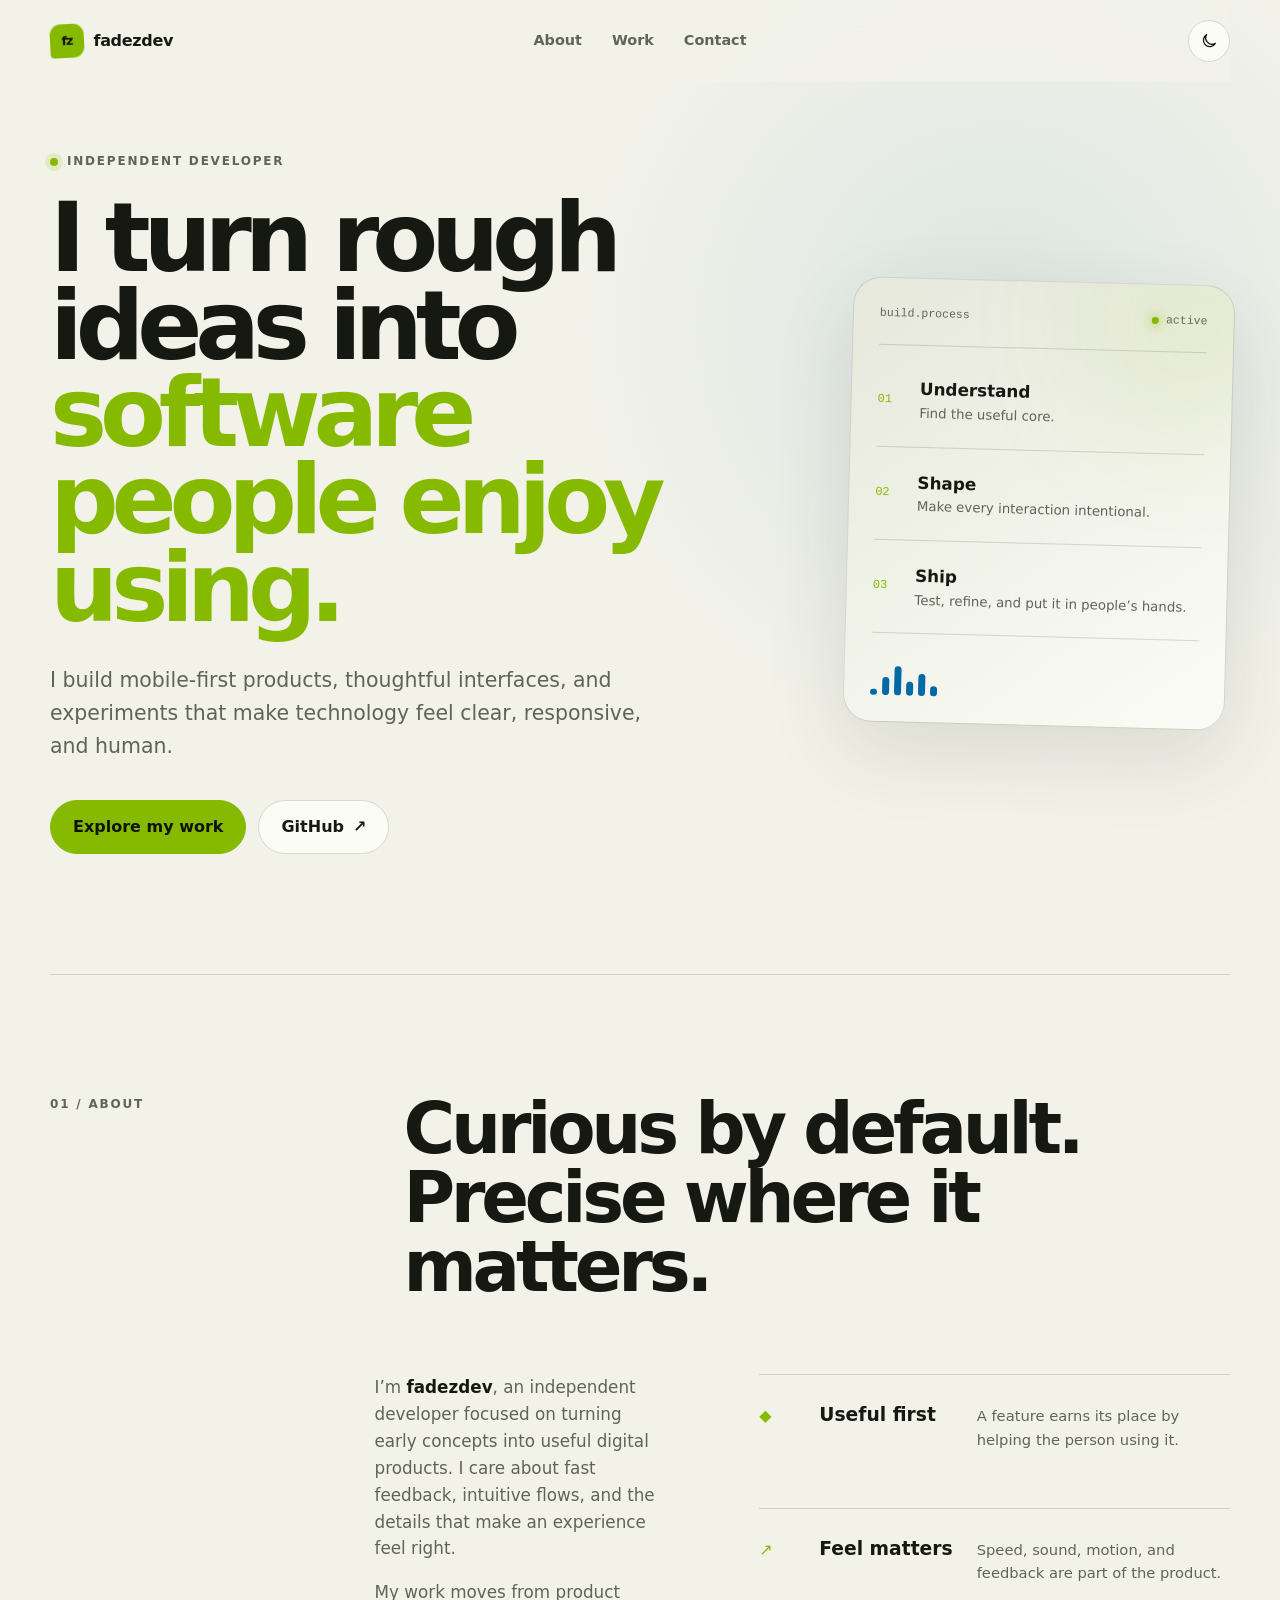
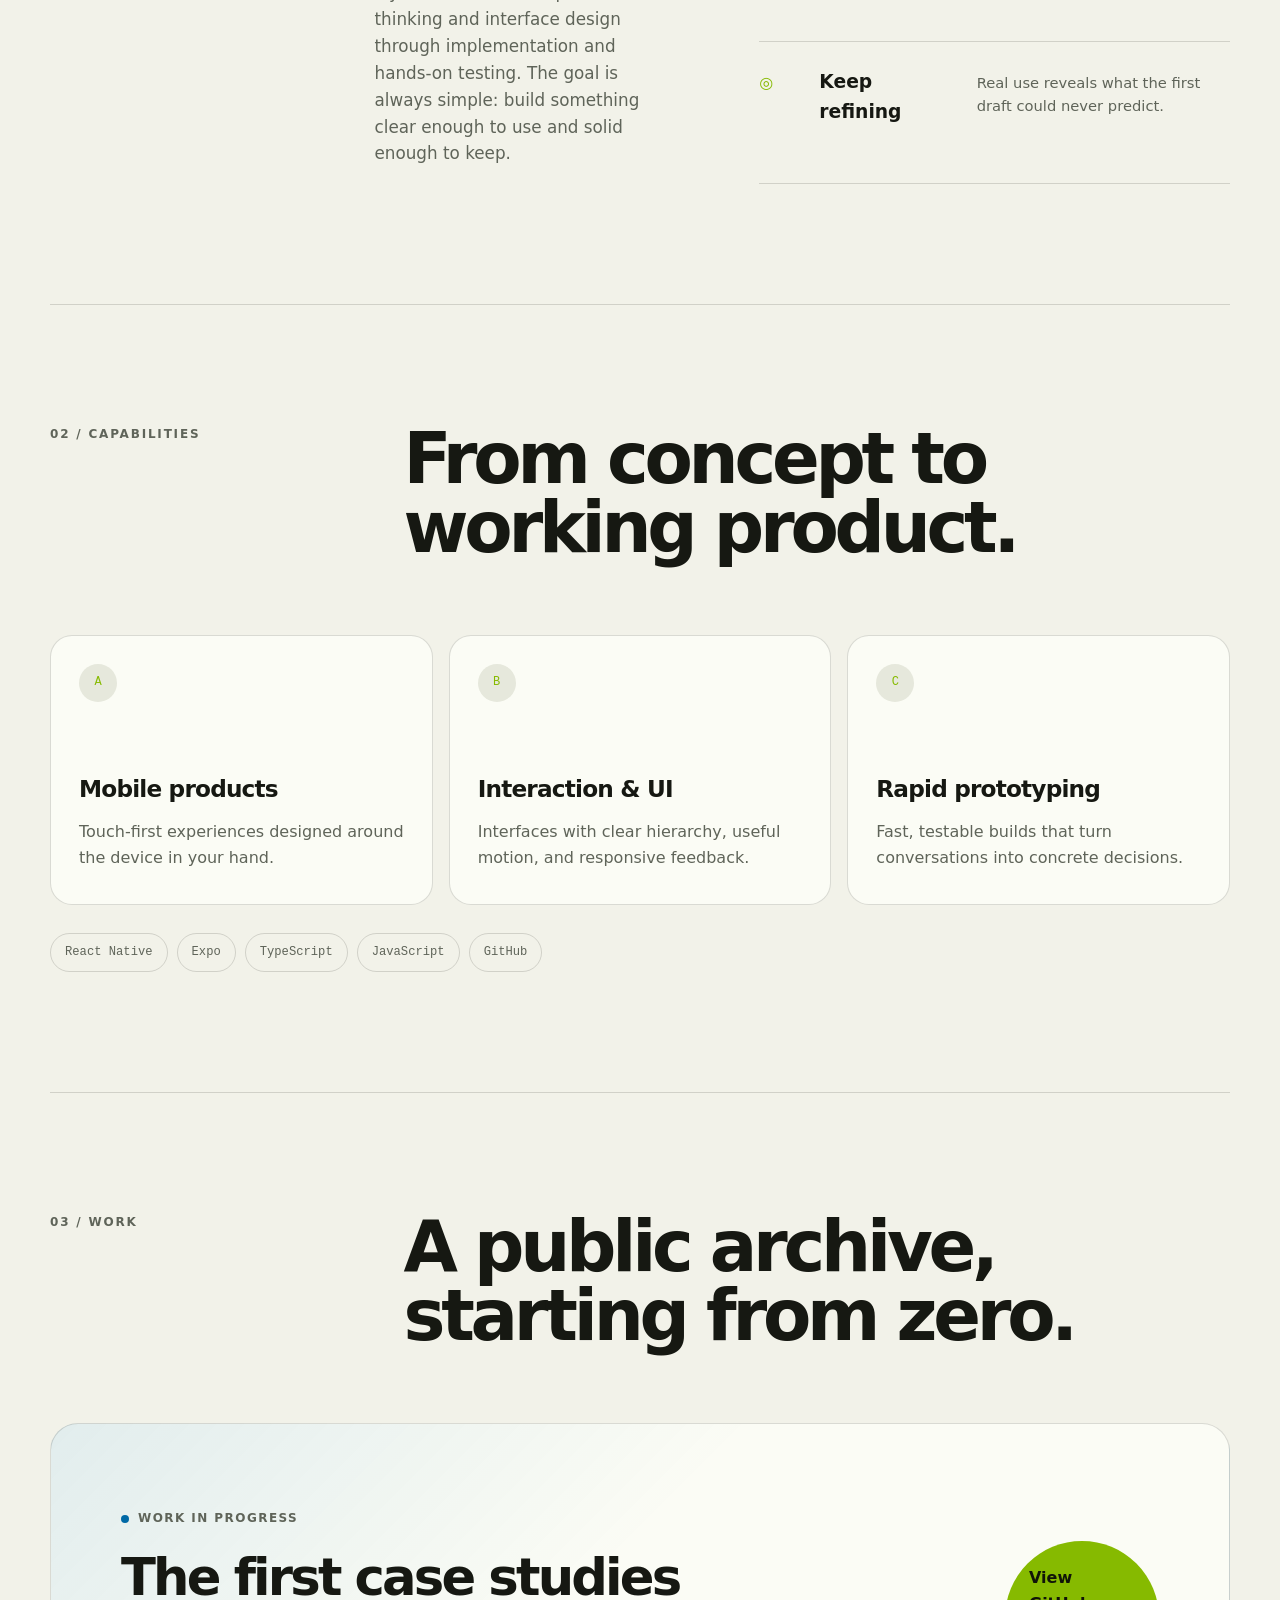
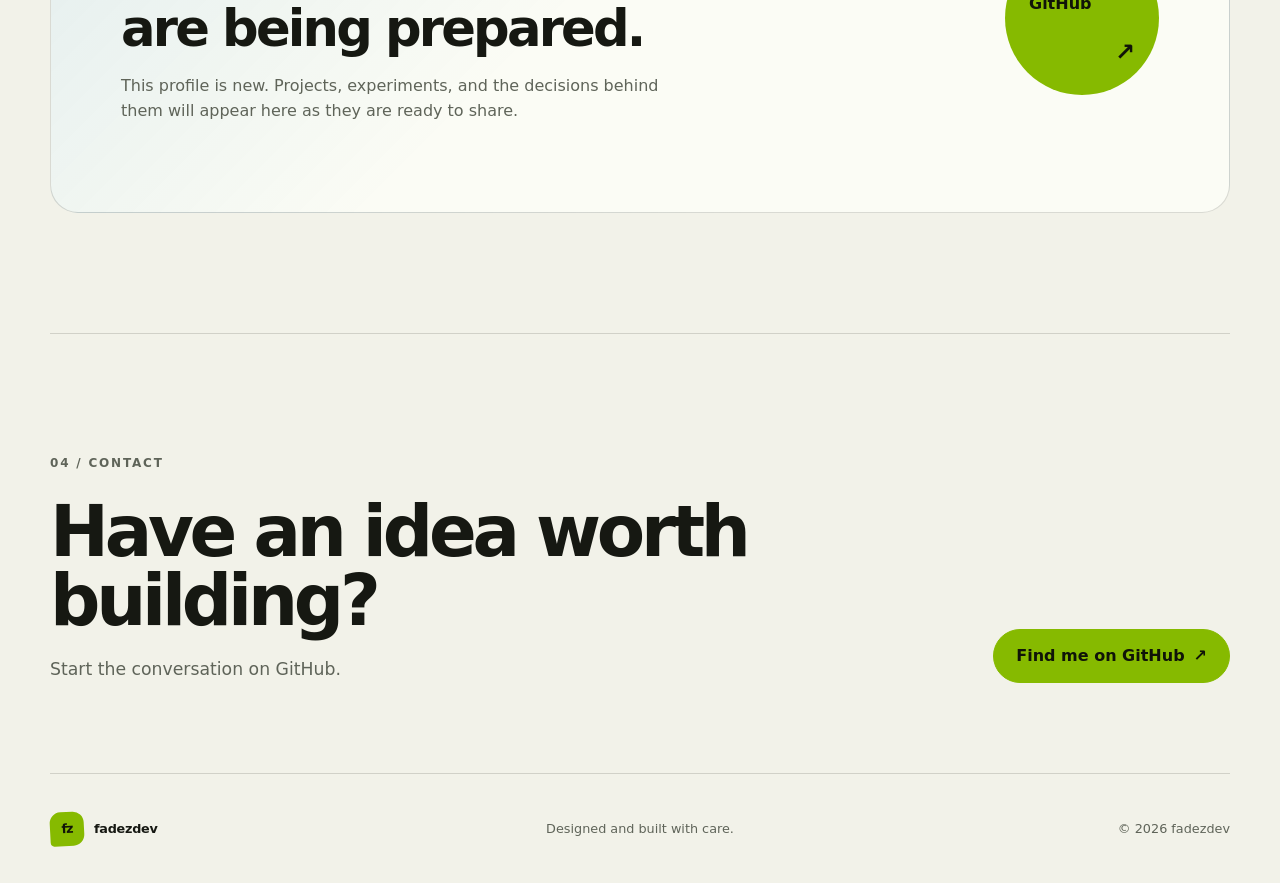
==== index.html @ da79d8a3 "Build initial developer portfolio" ====
<!doctype html>
<html lang="en">
  <head>
    <meta charset="UTF-8" />
    <meta name="viewport" content="width=device-width, initial-scale=1" />
    <meta
      name="description"
      content="fadezdev — an independent developer building thoughtful mobile products, interfaces, and experiments."
    />
    <meta name="theme-color" content="#10110f" />
    <meta property="og:title" content="fadezdev — Independent developer" />
    <meta
      property="og:description"
      content="Thoughtful mobile products, interfaces, and experiments."
    />
    <meta property="og:type" content="website" />
    <meta property="og:url" content="https://fadezdev.github.io/" />
    <title>fadezdev — Independent developer</title>
    <link rel="stylesheet" href="./styles.css" />
    <script>
      document.documentElement.dataset.theme =
        localStorage.getItem("fadez-theme") ||
        (window.matchMedia("(prefers-color-scheme: light)").matches ? "light" : "dark");
    </script>
    <script src="./script.js" defer></script>
  </head>
  <body>
    <a class="skip-link" href="#main">Skip to content</a>

    <header class="site-header" data-header>
      <a class="brand" href="#top" aria-label="fadezdev home">
        <span class="brand-mark" aria-hidden="true">fz</span>
        <span>fadezdev</span>
      </a>

      <nav class="nav" aria-label="Primary navigation">
        <a href="#about">About</a>
        <a href="#work">Work</a>
        <a href="#contact">Contact</a>
      </nav>

      <button class="theme-toggle" type="button" data-theme-toggle aria-label="Switch color theme">
        <svg class="sun" viewBox="0 0 24 24" aria-hidden="true">
          <circle cx="12" cy="12" r="4"></circle>
          <path d="M12 2v2M12 20v2M4.93 4.93l1.42 1.42M17.66 17.66l1.41 1.41M2 12h2M20 12h2M4.93 19.07l1.42-1.42M17.66 6.34l1.41-1.41"></path>
        </svg>
        <svg class="moon" viewBox="0 0 24 24" aria-hidden="true">
          <path d="M20.4 15.2A8.5 8.5 0 0 1 8.8 3.6 8.5 8.5 0 1 0 20.4 15.2Z"></path>
        </svg>
      </button>
    </header>

    <main id="main">
      <section class="hero section" id="top">
        <div class="hero-copy reveal">
          <p class="eyebrow"><span class="status-dot"></span> Independent developer</p>
          <h1>I turn rough ideas into <span>software people enjoy using.</span></h1>
          <p class="hero-intro">
            I build mobile-first products, thoughtful interfaces, and experiments that make
            technology feel clear, responsive, and human.
          </p>
          <div class="hero-actions">
            <a class="button button-primary" href="#work">Explore my work</a>
            <a
              class="button button-quiet"
              href="https://github.com/fadezdev"
              target="_blank"
              rel="noreferrer"
            >
              GitHub
              <span aria-hidden="true">↗</span>
            </a>
          </div>
        </div>

        <div class="process-card reveal" aria-label="My product process">
          <div class="card-topline">
            <span>build.process</span>
            <span class="live-label"><i></i> active</span>
          </div>
          <ol class="process-list">
            <li>
              <span>01</span>
              <div><strong>Understand</strong><small>Find the useful core.</small></div>
            </li>
            <li>
              <span>02</span>
              <div><strong>Shape</strong><small>Make every interaction intentional.</small></div>
            </li>
            <li>
              <span>03</span>
              <div><strong>Ship</strong><small>Test, refine, and put it in people’s hands.</small></div>
            </li>
          </ol>
          <div class="signal" aria-hidden="true">
            <span></span><span></span><span></span><span></span><span></span><span></span>
          </div>
        </div>
      </section>

      <section class="section about" id="about">
        <div class="section-heading reveal">
          <p class="section-number">01 / About</p>
          <h2>Curious by default.<br />Precise where it matters.</h2>
        </div>

        <div class="about-grid">
          <div class="about-copy reveal">
            <p>
              I’m <strong>fadezdev</strong>, an independent developer focused on turning early
              concepts into useful digital products. I care about fast feedback, intuitive flows,
              and the details that make an experience feel right.
            </p>
            <p>
              My work moves from product thinking and interface design through implementation and
              hands-on testing. The goal is always simple: build something clear enough to use and
              solid enough to keep.
            </p>
          </div>

          <div class="principles reveal">
            <article>
              <span>◆</span>
              <h3>Useful first</h3>
              <p>A feature earns its place by helping the person using it.</p>
            </article>
            <article>
              <span>↗</span>
              <h3>Feel matters</h3>
              <p>Speed, sound, motion, and feedback are part of the product.</p>
            </article>
            <article>
              <span>◎</span>
              <h3>Keep refining</h3>
              <p>Real use reveals what the first draft could never predict.</p>
            </article>
          </div>
        </div>
      </section>

      <section class="section capabilities" aria-labelledby="capabilities-title">
        <div class="section-heading reveal">
          <p class="section-number">02 / Capabilities</p>
          <h2 id="capabilities-title">From concept to working product.</h2>
        </div>

        <div class="capability-grid">
          <article class="capability-card reveal">
            <span class="capability-index">A</span>
            <h3>Mobile products</h3>
            <p>Touch-first experiences designed around the device in your hand.</p>
          </article>
          <article class="capability-card reveal">
            <span class="capability-index">B</span>
            <h3>Interaction &amp; UI</h3>
            <p>Interfaces with clear hierarchy, useful motion, and responsive feedback.</p>
          </article>
          <article class="capability-card reveal">
            <span class="capability-index">C</span>
            <h3>Rapid prototyping</h3>
            <p>Fast, testable builds that turn conversations into concrete decisions.</p>
          </article>
        </div>

        <div class="stack reveal" aria-label="Current technology stack">
          <span>React Native</span>
          <span>Expo</span>
          <span>TypeScript</span>
          <span>JavaScript</span>
          <span>GitHub</span>
        </div>
      </section>

      <section class="section work" id="work">
        <div class="section-heading reveal">
          <p class="section-number">03 / Work</p>
          <h2>A public archive,<br />starting from zero.</h2>
        </div>

        <div class="work-card reveal">
          <div class="work-card-copy">
            <p class="work-state"><span></span> Work in progress</p>
            <h3>The first case studies are being prepared.</h3>
            <p>
              This profile is new. Projects, experiments, and the decisions behind them will appear
              here as they are ready to share.
            </p>
          </div>
          <a
            class="round-link"
            href="https://github.com/fadezdev"
            target="_blank"
            rel="noreferrer"
            aria-label="Visit fadezdev on GitHub"
          >
            <span>View<br />GitHub</span>
            <b aria-hidden="true">↗</b>
          </a>
        </div>
      </section>

      <section class="section contact" id="contact">
        <p class="section-number reveal">04 / Contact</p>
        <div class="contact-row reveal">
          <div>
            <h2>Have an idea worth building?</h2>
            <p>Start the conversation on GitHub.</p>
          </div>
          <a
            class="button button-primary"
            href="https://github.com/fadezdev"
            target="_blank"
            rel="noreferrer"
          >
            Find me on GitHub <span aria-hidden="true">↗</span>
          </a>
        </div>
      </section>
    </main>

    <footer class="site-footer">
      <a class="brand" href="#top"><span class="brand-mark" aria-hidden="true">fz</span>fadezdev</a>
      <p>Designed and built with care.</p>
      <p>© <span data-year></span> fadezdev</p>
    </footer>
  </body>
</html>
---- styles.css ----
:root {
  color-scheme: dark;
  --bg: #10110f;
  --surface: #171915;
  --surface-strong: #20231d;
  --text: #f0f1e9;
  --muted: #a4a99c;
  --line: rgba(240, 241, 233, 0.13);
  --accent: #c8ff4d;
  --accent-ink: #11140b;
  --blue: #75c7ff;
  --header: rgba(16, 17, 15, 0.78);
  --shadow: 0 28px 80px rgba(0, 0, 0, 0.28);
  --max: 1180px;
  --radius: 28px;
}

:root[data-theme="light"] {
  color-scheme: light;
  --bg: #f2f2e9;
  --surface: #fbfcf5;
  --surface-strong: #e6e8dc;
  --text: #161812;
  --muted: #5f6459;
  --line: rgba(22, 24, 18, 0.15);
  --accent: #86ba00;
  --accent-ink: #101408;
  --blue: #0069a6;
  --header: rgba(242, 242, 233, 0.82);
  --shadow: 0 28px 80px rgba(48, 52, 39, 0.12);
}

* {
  box-sizing: border-box;
}

html {
  scroll-behavior: smooth;
}

body {
  margin: 0;
  overflow-x: hidden;
  background:
    radial-gradient(circle at 78% 8%, color-mix(in srgb, var(--blue) 9%, transparent) 0, transparent 27rem),
    var(--bg);
  color: var(--text);
  font-family: Inter, ui-sans-serif, system-ui, -apple-system, BlinkMacSystemFont, "Segoe UI", sans-serif;
  font-size: 16px;
  line-height: 1.6;
  transition: background-color 180ms ease, color 180ms ease;
}

a {
  color: inherit;
  text-decoration: none;
}

button,
a {
  -webkit-tap-highlight-color: transparent;
}

button:focus-visible,
a:focus-visible {
  outline: 3px solid var(--blue);
  outline-offset: 4px;
}

.skip-link {
  position: fixed;
  z-index: 100;
  top: 10px;
  left: 10px;
  padding: 10px 14px;
  border-radius: 10px;
  background: var(--text);
  color: var(--bg);
  transform: translateY(-150%);
}

.skip-link:focus {
  transform: translateY(0);
}

.site-header {
  position: sticky;
  z-index: 20;
  top: 0;
  display: grid;
  grid-template-columns: 1fr auto 1fr;
  align-items: center;
  width: min(calc(100% - 40px), var(--max));
  min-height: 82px;
  margin: 0 auto;
  border-bottom: 1px solid transparent;
  background: var(--header);
  backdrop-filter: blur(18px);
  transition: border-color 180ms ease;
}

.site-header.scrolled {
  border-color: var(--line);
}

.brand {
  display: inline-flex;
  align-items: center;
  justify-self: start;
  gap: 10px;
  width: fit-content;
  font-weight: 800;
  letter-spacing: -0.02em;
}

.brand-mark {
  display: grid;
  width: 34px;
  height: 34px;
  place-items: center;
  border-radius: 11px 11px 11px 4px;
  background: var(--accent);
  color: var(--accent-ink);
  font-size: 0.8rem;
  letter-spacing: -0.08em;
  transform: rotate(-3deg);
}

.nav {
  display: flex;
  align-items: center;
  gap: 30px;
  color: var(--muted);
  font-size: 0.9rem;
  font-weight: 650;
}

.nav a {
  transition: color 160ms ease;
}

.nav a:hover {
  color: var(--text);
}

.theme-toggle {
  display: grid;
  width: 42px;
  height: 42px;
  place-items: center;
  justify-self: end;
  border: 1px solid var(--line);
  border-radius: 50%;
  background: var(--surface);
  color: var(--text);
  cursor: pointer;
}

.theme-toggle svg {
  width: 18px;
  fill: none;
  stroke: currentColor;
  stroke-linecap: round;
  stroke-linejoin: round;
  stroke-width: 1.8;
}

:root[data-theme="dark"] .theme-toggle .moon,
:root[data-theme="light"] .theme-toggle .sun {
  display: none;
}

.section {
  width: min(calc(100% - 40px), var(--max));
  margin: 0 auto;
  padding: 120px 0;
}

.hero {
  display: grid;
  grid-template-columns: minmax(0, 1.3fr) minmax(340px, 0.7fr);
  gap: clamp(50px, 7vw, 110px);
  align-items: center;
  min-height: calc(100vh - 82px);
  padding-top: 70px;
}

.eyebrow,
.section-number {
  margin: 0 0 24px;
  color: var(--muted);
  font-size: 0.75rem;
  font-weight: 800;
  letter-spacing: 0.15em;
  text-transform: uppercase;
}

.eyebrow {
  display: flex;
  align-items: center;
  gap: 9px;
}

.status-dot {
  width: 8px;
  height: 8px;
  border-radius: 50%;
  background: var(--accent);
  box-shadow: 0 0 0 5px color-mix(in srgb, var(--accent) 15%, transparent);
}

h1,
h2,
h3,
p {
  text-wrap: pretty;
}

h1 {
  max-width: 820px;
  margin: 0;
  font-size: clamp(3.5rem, 7.5vw, 7.6rem);
  line-height: 0.91;
  letter-spacing: -0.075em;
}

h1 span {
  color: var(--accent);
}

.hero-intro {
  max-width: 670px;
  margin: 32px 0 0;
  color: var(--muted);
  font-size: clamp(1.05rem, 2vw, 1.28rem);
}

.hero-actions {
  display: flex;
  flex-wrap: wrap;
  gap: 12px;
  margin-top: 38px;
}

.button {
  display: inline-flex;
  align-items: center;
  justify-content: center;
  gap: 9px;
  min-height: 54px;
  padding: 0 22px;
  border: 1px solid var(--line);
  border-radius: 100px;
  font-weight: 800;
  transition: transform 160ms ease, background-color 160ms ease, border-color 160ms ease;
}

.button:hover {
  transform: translateY(-2px);
}

.button-primary {
  border-color: var(--accent);
  background: var(--accent);
  color: var(--accent-ink);
}

.button-quiet {
  background: var(--surface);
}

.process-card {
  position: relative;
  overflow: hidden;
  padding: 26px;
  border: 1px solid var(--line);
  border-radius: var(--radius);
  background: linear-gradient(145deg, var(--surface-strong), var(--surface));
  box-shadow: var(--shadow);
  transform: rotate(1.5deg);
}

.process-card::before {
  position: absolute;
  top: -50px;
  right: -45px;
  width: 170px;
  height: 170px;
  border-radius: 50%;
  background: var(--accent);
  content: "";
  filter: blur(80px);
  opacity: 0.18;
}

.card-topline,
.live-label {
  display: flex;
  align-items: center;
}

.card-topline {
  justify-content: space-between;
  padding-bottom: 22px;
  border-bottom: 1px solid var(--line);
  color: var(--muted);
  font-family: ui-monospace, SFMono-Regular, Menlo, Consolas, monospace;
  font-size: 0.72rem;
}

.live-label {
  gap: 7px;
}

.live-label i {
  width: 7px;
  height: 7px;
  border-radius: 50%;
  background: var(--accent);
  box-shadow: 0 0 12px var(--accent);
}

.process-list {
  display: grid;
  gap: 0;
  margin: 0;
  padding: 8px 0;
  list-style: none;
}

.process-list li {
  display: grid;
  grid-template-columns: 42px 1fr;
  align-items: center;
  padding: 22px 0;
  border-bottom: 1px solid var(--line);
}

.process-list li > span {
  color: var(--accent);
  font-family: ui-monospace, SFMono-Regular, Menlo, Consolas, monospace;
  font-size: 0.75rem;
}

.process-list div {
  display: grid;
}

.process-list strong {
  font-size: 1.05rem;
}

.process-list small {
  color: var(--muted);
}

.signal {
  display: flex;
  align-items: end;
  gap: 5px;
  height: 32px;
  margin-top: 22px;
}

.signal span {
  width: 7px;
  border-radius: 5px;
  background: var(--blue);
  animation: signal 1.4s ease-in-out infinite alternate;
}

.signal span:nth-child(1) { height: 20%; }
.signal span:nth-child(2) { height: 55%; animation-delay: -0.8s; }
.signal span:nth-child(3) { height: 90%; animation-delay: -0.3s; }
.signal span:nth-child(4) { height: 45%; animation-delay: -1s; }
.signal span:nth-child(5) { height: 70%; animation-delay: -0.5s; }
.signal span:nth-child(6) { height: 32%; animation-delay: -0.15s; }

@keyframes signal {
  to { transform: scaleY(0.45); opacity: 0.55; }
}

.about,
.capabilities,
.work,
.contact {
  border-top: 1px solid var(--line);
}

.section-heading {
  display: grid;
  grid-template-columns: 0.55fr 1.45fr;
  gap: 40px;
  align-items: start;
  margin-bottom: 72px;
}

.section-heading h2,
.contact h2 {
  margin: 0;
  font-size: clamp(2.5rem, 5.5vw, 5.4rem);
  line-height: 0.98;
  letter-spacing: -0.06em;
}

.about-grid {
  display: grid;
  grid-template-columns: 0.75fr 1.25fr;
  gap: clamp(50px, 8vw, 130px);
  margin-left: 27.5%;
}

.about-copy {
  color: var(--muted);
  font-size: 1.05rem;
}

.about-copy p:first-child {
  margin-top: 0;
}

.about-copy strong {
  color: var(--text);
}

.principles {
  display: grid;
}

.principles article {
  display: grid;
  grid-template-columns: 42px 0.55fr 1fr;
  gap: 18px;
  align-items: baseline;
  padding: 25px 0;
  border-top: 1px solid var(--line);
}

.principles article:last-child {
  border-bottom: 1px solid var(--line);
}

.principles article > span {
  color: var(--accent);
}

.principles h3,
.principles p {
  margin: 0;
}

.principles p {
  color: var(--muted);
  font-size: 0.92rem;
}

.capability-grid {
  display: grid;
  grid-template-columns: repeat(3, 1fr);
  gap: 16px;
}

.capability-card {
  min-height: 270px;
  padding: 28px;
  border: 1px solid var(--line);
  border-radius: 22px;
  background: var(--surface);
  transition: transform 180ms ease, border-color 180ms ease;
}

.capability-card:hover {
  border-color: color-mix(in srgb, var(--accent) 48%, var(--line));
  transform: translateY(-5px);
}

.capability-index {
  display: grid;
  width: 38px;
  height: 38px;
  place-items: center;
  border-radius: 50%;
  background: var(--surface-strong);
  color: var(--accent);
  font-family: ui-monospace, SFMono-Regular, Menlo, Consolas, monospace;
  font-size: 0.75rem;
}

.capability-card h3 {
  margin: 68px 0 12px;
  font-size: 1.45rem;
  letter-spacing: -0.035em;
}

.capability-card p {
  margin: 0;
  color: var(--muted);
}

.stack {
  display: flex;
  flex-wrap: wrap;
  gap: 9px;
  margin-top: 28px;
}

.stack span {
  padding: 9px 14px;
  border: 1px solid var(--line);
  border-radius: 100px;
  color: var(--muted);
  font-family: ui-monospace, SFMono-Regular, Menlo, Consolas, monospace;
  font-size: 0.76rem;
}

.work-card {
  display: grid;
  grid-template-columns: 1fr auto;
  gap: 40px;
  align-items: center;
  min-height: 390px;
  padding: clamp(28px, 6vw, 70px);
  border: 1px solid var(--line);
  border-radius: var(--radius);
  background:
    linear-gradient(135deg, color-mix(in srgb, var(--blue) 10%, transparent), transparent 45%),
    var(--surface);
}

.work-card-copy {
  max-width: 650px;
}

.work-state {
  display: flex;
  align-items: center;
  gap: 9px;
  color: var(--muted);
  font-size: 0.75rem;
  font-weight: 800;
  letter-spacing: 0.12em;
  text-transform: uppercase;
}

.work-state span {
  width: 8px;
  height: 8px;
  border-radius: 50%;
  background: var(--blue);
}

.work-card h3 {
  max-width: 630px;
  margin: 24px 0 18px;
  font-size: clamp(2.3rem, 4vw, 4.1rem);
  line-height: 1;
  letter-spacing: -0.055em;
}

.work-card-copy > p:last-child {
  max-width: 580px;
  color: var(--muted);
}

.round-link {
  display: grid;
  width: 154px;
  height: 154px;
  padding: 24px;
  border-radius: 50%;
  background: var(--accent);
  color: var(--accent-ink);
  font-weight: 800;
  transition: transform 180ms ease;
}

.round-link:hover {
  transform: rotate(5deg) scale(1.04);
}

.round-link b {
  align-self: end;
  justify-self: end;
  font-size: 1.5rem;
}

.contact {
  padding-bottom: 90px;
}

.contact-row {
  display: flex;
  justify-content: space-between;
  gap: 40px;
  align-items: end;
}

.contact-row > div {
  max-width: 780px;
}

.contact-row p {
  margin: 20px 0 0;
  color: var(--muted);
  font-size: 1.08rem;
}

.site-footer {
  display: grid;
  grid-template-columns: 1fr auto 1fr;
  align-items: center;
  width: min(calc(100% - 40px), var(--max));
  min-height: 110px;
  margin: 0 auto;
  border-top: 1px solid var(--line);
  color: var(--muted);
  font-size: 0.8rem;
}

.site-footer .brand {
  color: var(--text);
}

.site-footer p:last-child {
  justify-self: end;
}

.reveal {
  opacity: 0;
  transform: translateY(18px);
  transition: opacity 600ms ease, transform 600ms ease;
}

.reveal.visible {
  opacity: 1;
  transform: translateY(0);
}

.process-card.reveal.visible {
  transform: rotate(1.5deg);
}

@media (max-width: 900px) {
  .hero {
    grid-template-columns: 1fr;
    min-height: auto;
    padding-top: 100px;
  }

  .process-card {
    width: min(100%, 540px);
    justify-self: end;
  }

  .about-grid {
    grid-template-columns: 1fr;
    margin-left: 0;
  }

  .capability-grid {
    grid-template-columns: 1fr;
  }

  .capability-card {
    min-height: auto;
  }

  .capability-card h3 {
    margin-top: 45px;
  }
}

@media (max-width: 680px) {
  .site-header {
    grid-template-columns: 1fr auto;
    width: min(calc(100% - 28px), var(--max));
  }

  .nav {
    display: none;
  }

  .section,
  .site-footer {
    width: min(calc(100% - 28px), var(--max));
  }

  .section {
    padding: 86px 0;
  }

  .hero {
    padding-top: 72px;
  }

  h1 {
    font-size: clamp(3.15rem, 16vw, 5.5rem);
  }

  .section-heading {
    grid-template-columns: 1fr;
    gap: 14px;
    margin-bottom: 48px;
  }

  .section-heading h2,
  .contact h2 {
    font-size: clamp(2.6rem, 12vw, 4.2rem);
  }

  .process-card {
    padding: 21px;
  }

  .principles article {
    grid-template-columns: 32px 1fr;
  }

  .principles p {
    grid-column: 2;
  }

  .work-card {
    grid-template-columns: 1fr;
  }

  .round-link {
    width: 132px;
    height: 132px;
    justify-self: end;
  }

  .contact-row {
    display: grid;
    align-items: start;
  }

  .contact-row .button {
    justify-self: start;
  }

  .site-footer {
    grid-template-columns: 1fr auto;
    padding: 26px 0;
  }

  .site-footer > p:first-of-type {
    display: none;
  }
}

@media (prefers-reduced-motion: reduce) {
  html {
    scroll-behavior: auto;
  }

  *,
  *::before,
  *::after {
    animation-duration: 0.01ms !important;
    animation-iteration-count: 1 !important;
    scroll-behavior: auto !important;
    transition-duration: 0.01ms !important;
  }

  .reveal {
    opacity: 1;
    transform: none;
  }
}
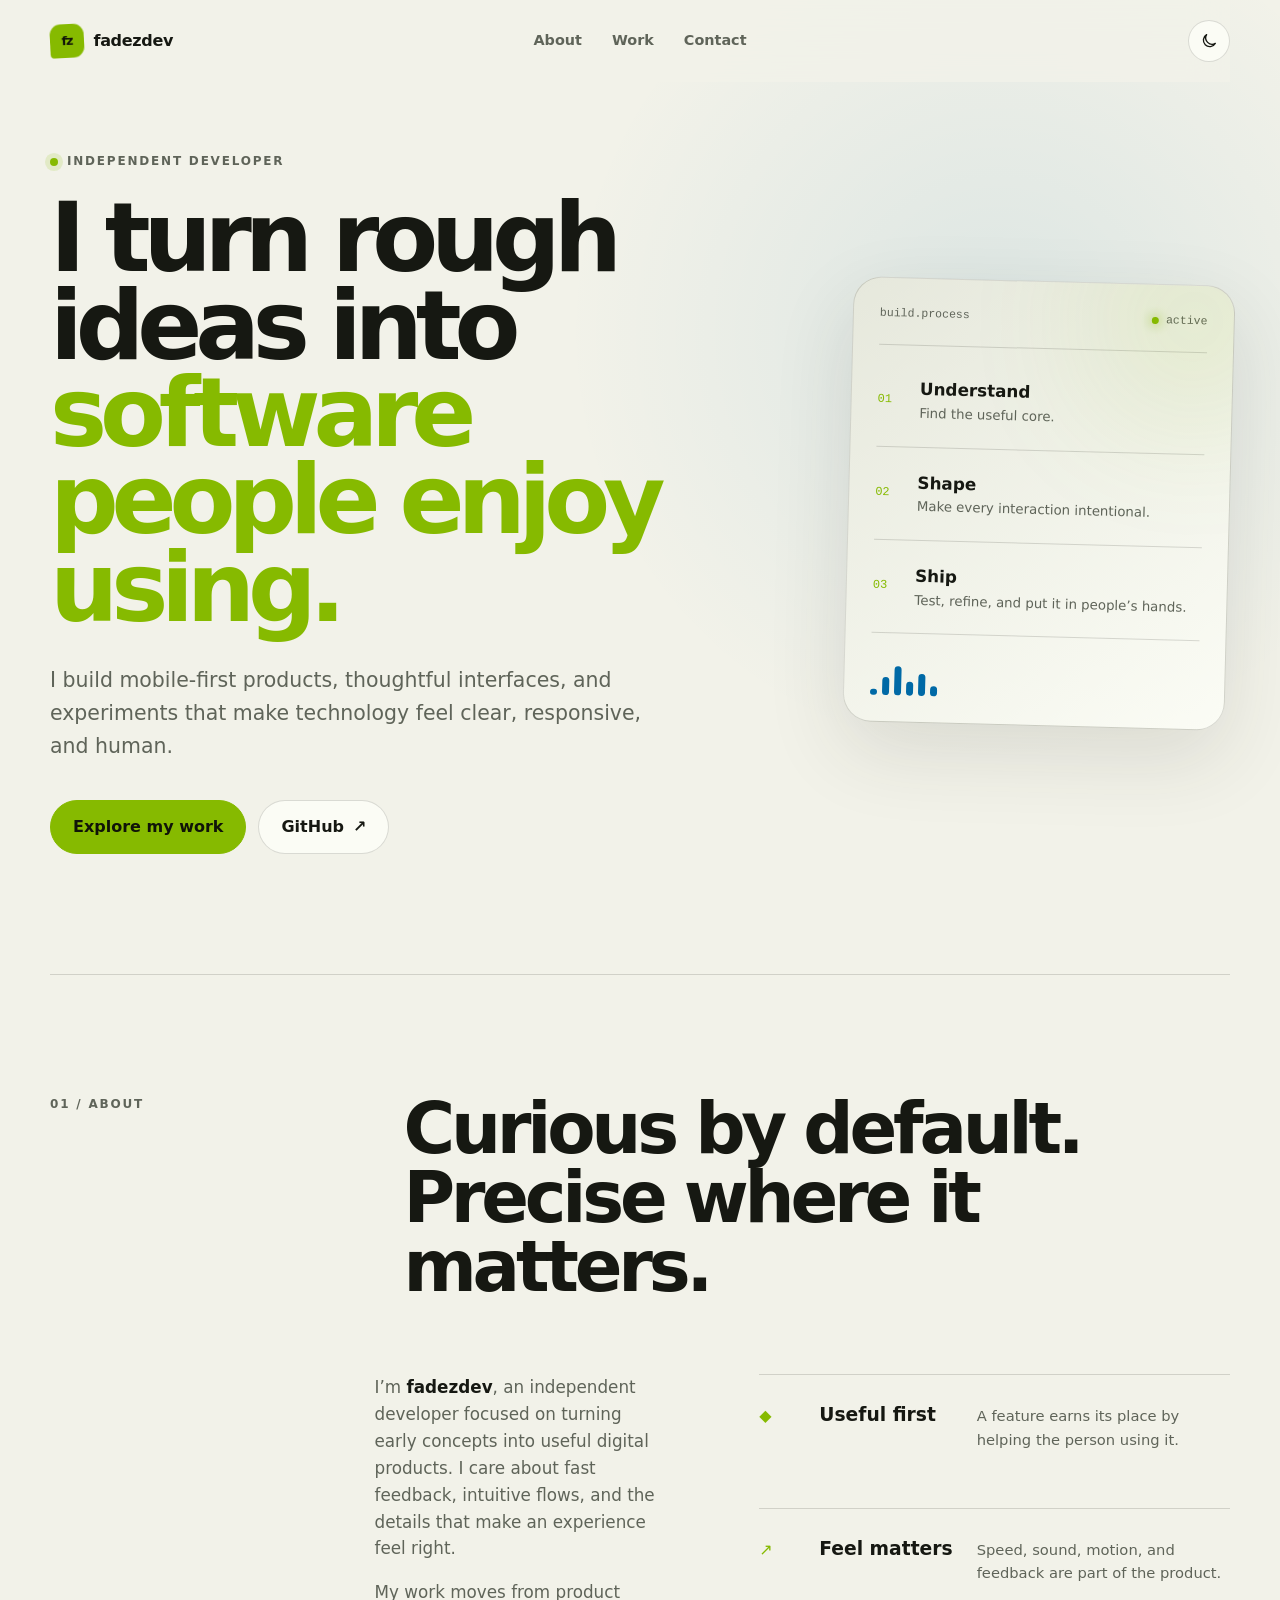
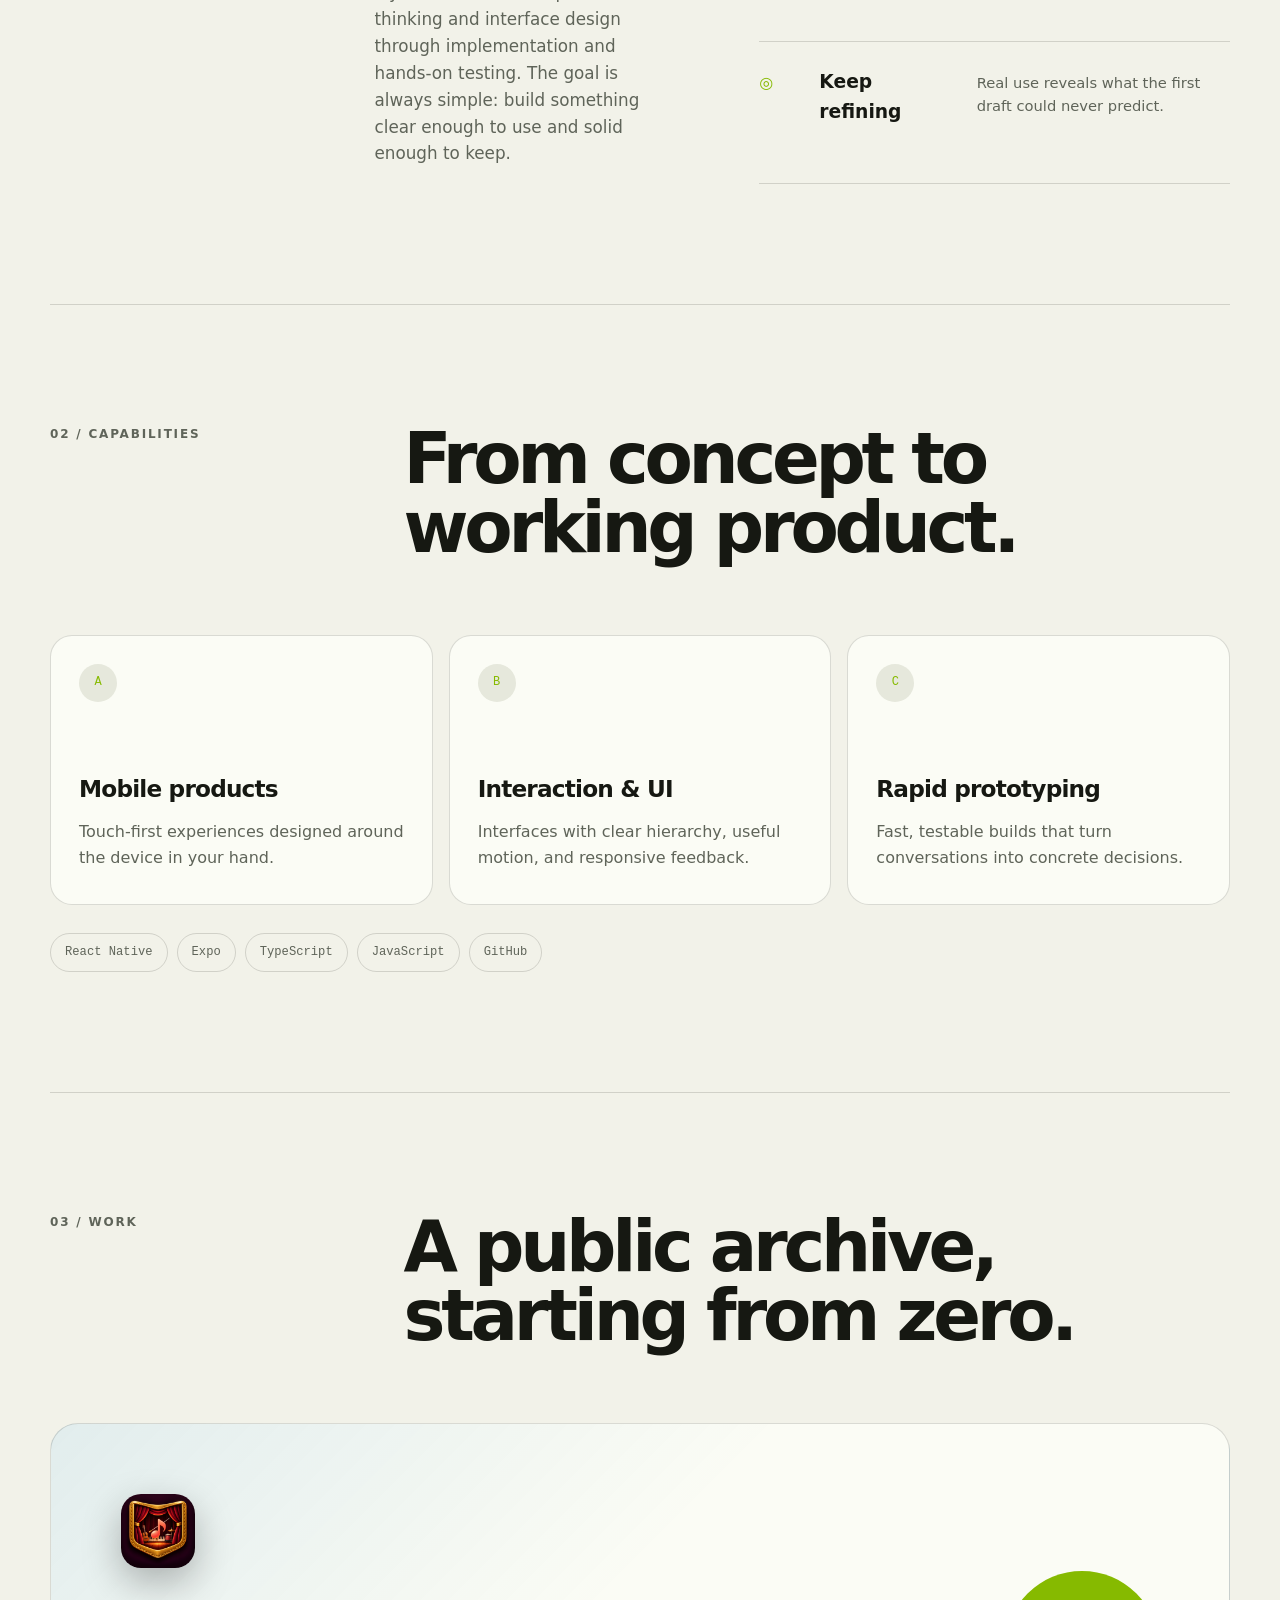
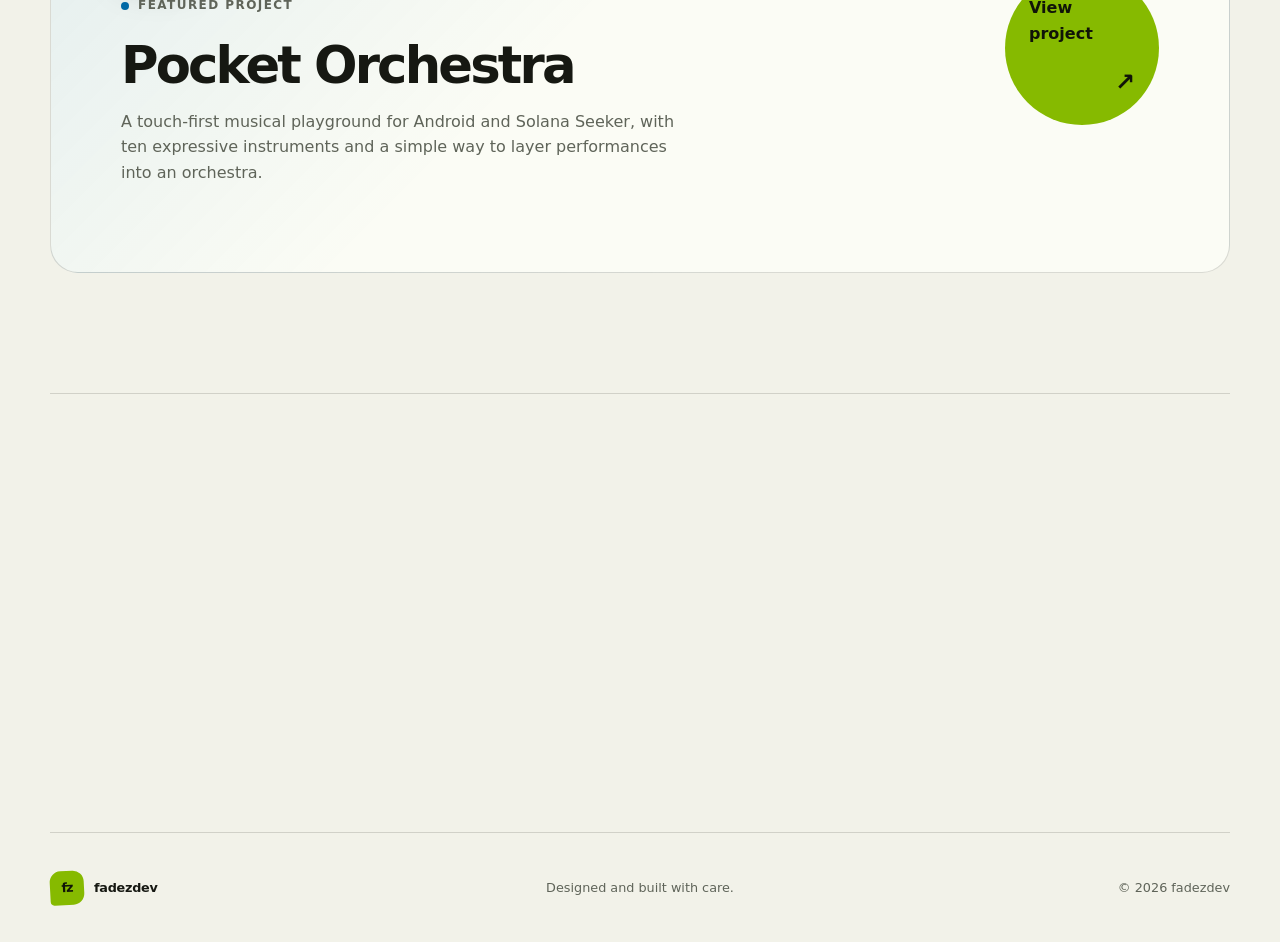
==== commit 224d67e0: "Add Pocket Orchestra informational site" ====
--- a/index.html
+++ b/index.html
@@ -179,21 +179,20 @@
 
         <div class="work-card reveal">
           <div class="work-card-copy">
-            <p class="work-state"><span></span> Work in progress</p>
-            <h3>The first case studies are being prepared.</h3>
+            <img class="work-icon" src="./pocket-orchestra/assets/icon.png" alt="Pocket Orchestra app icon" />
+            <p class="work-state"><span></span> Featured project</p>
+            <h3>Pocket Orchestra</h3>
             <p>
-              This profile is new. Projects, experiments, and the decisions behind them will appear
-              here as they are ready to share.
+              A touch-first musical playground for Android and Solana Seeker, with ten expressive
+              instruments and a simple way to layer performances into an orchestra.
             </p>
           </div>
           <a
             class="round-link"
-            href="https://github.com/fadezdev"
-            target="_blank"
-            rel="noreferrer"
-            aria-label="Visit fadezdev on GitHub"
+            href="./pocket-orchestra/"
+            aria-label="Read about Pocket Orchestra"
           >
-            <span>View<br />GitHub</span>
+            <span>View<br />project</span>
             <b aria-hidden="true">↗</b>
           </a>
         </div>
--- a/styles.css
+++ b/styles.css
@@ -531,6 +531,15 @@
   max-width: 650px;
 }
 
+.work-icon {
+  display: block;
+  width: 74px;
+  height: 74px;
+  margin-bottom: 28px;
+  border-radius: 20px;
+  box-shadow: 0 14px 38px rgba(0, 0, 0, 0.28);
+}
+
 .work-state {
   display: flex;
   align-items: center;
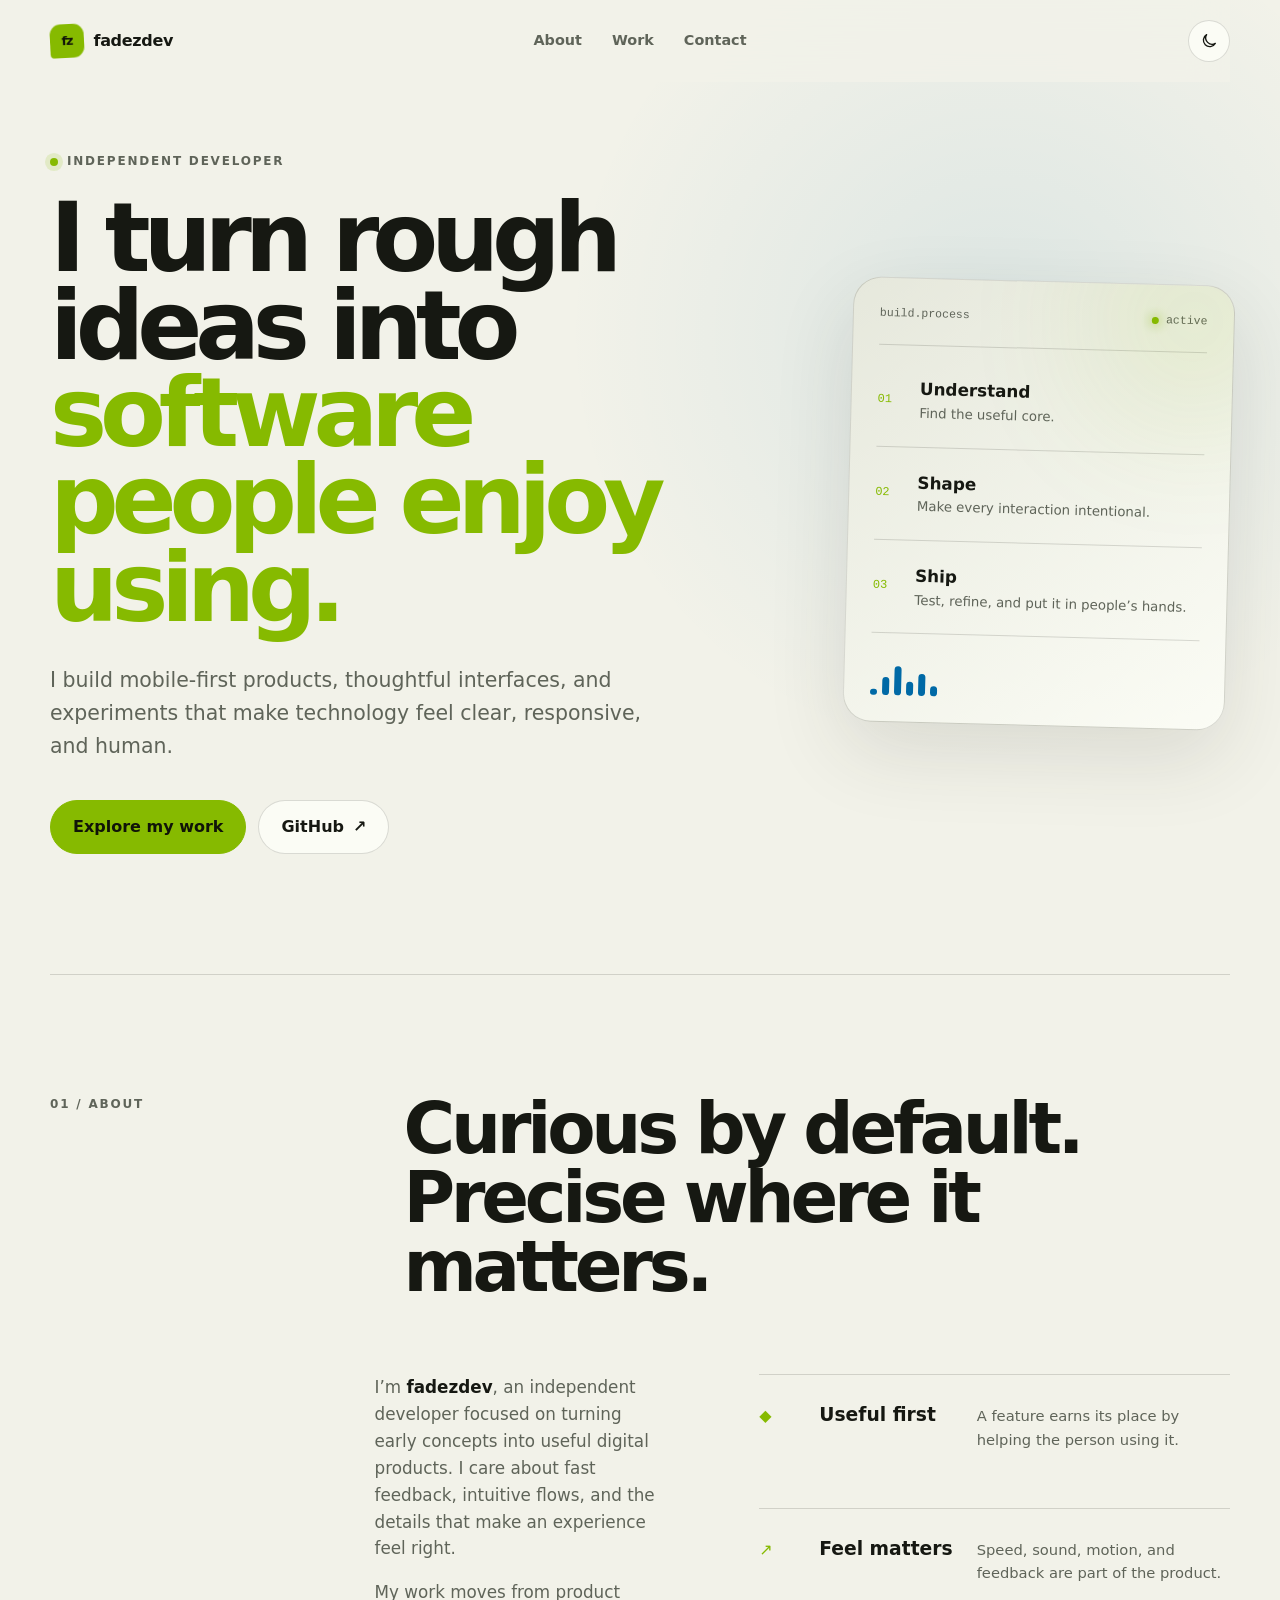
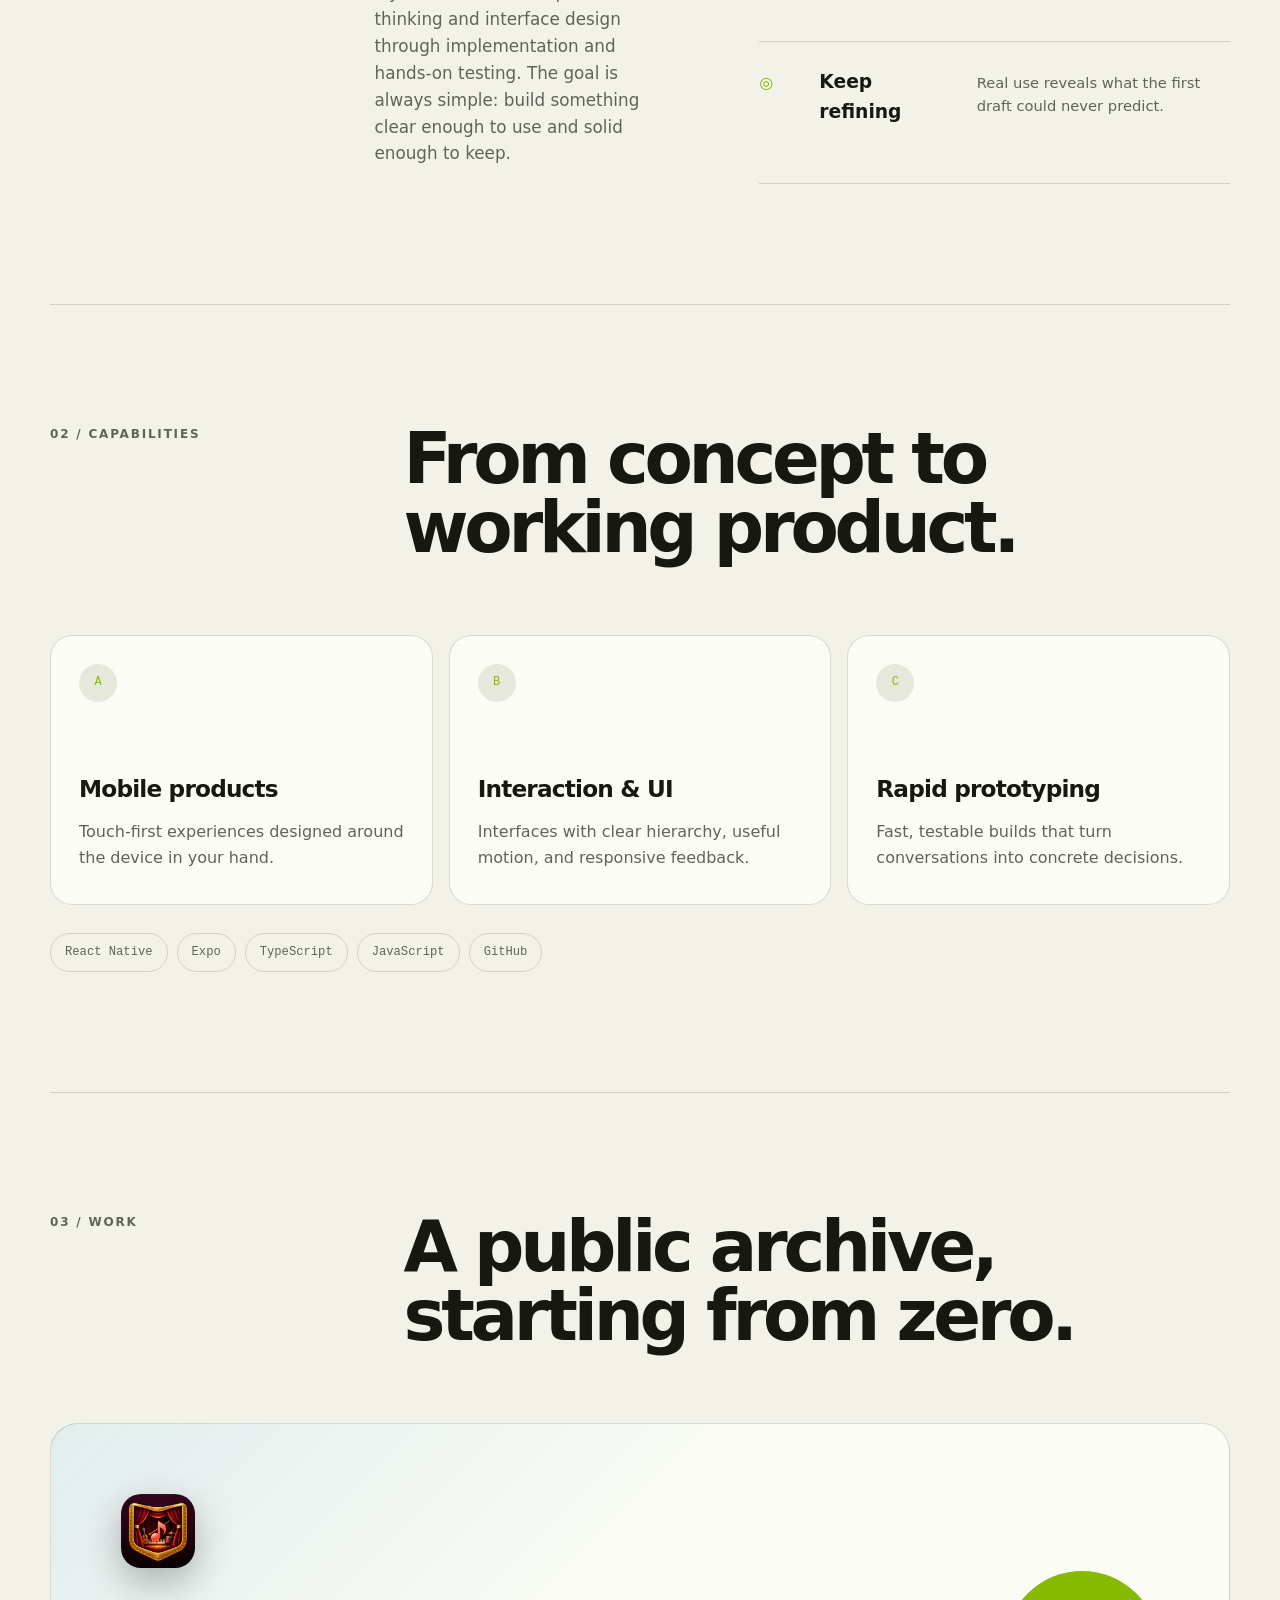
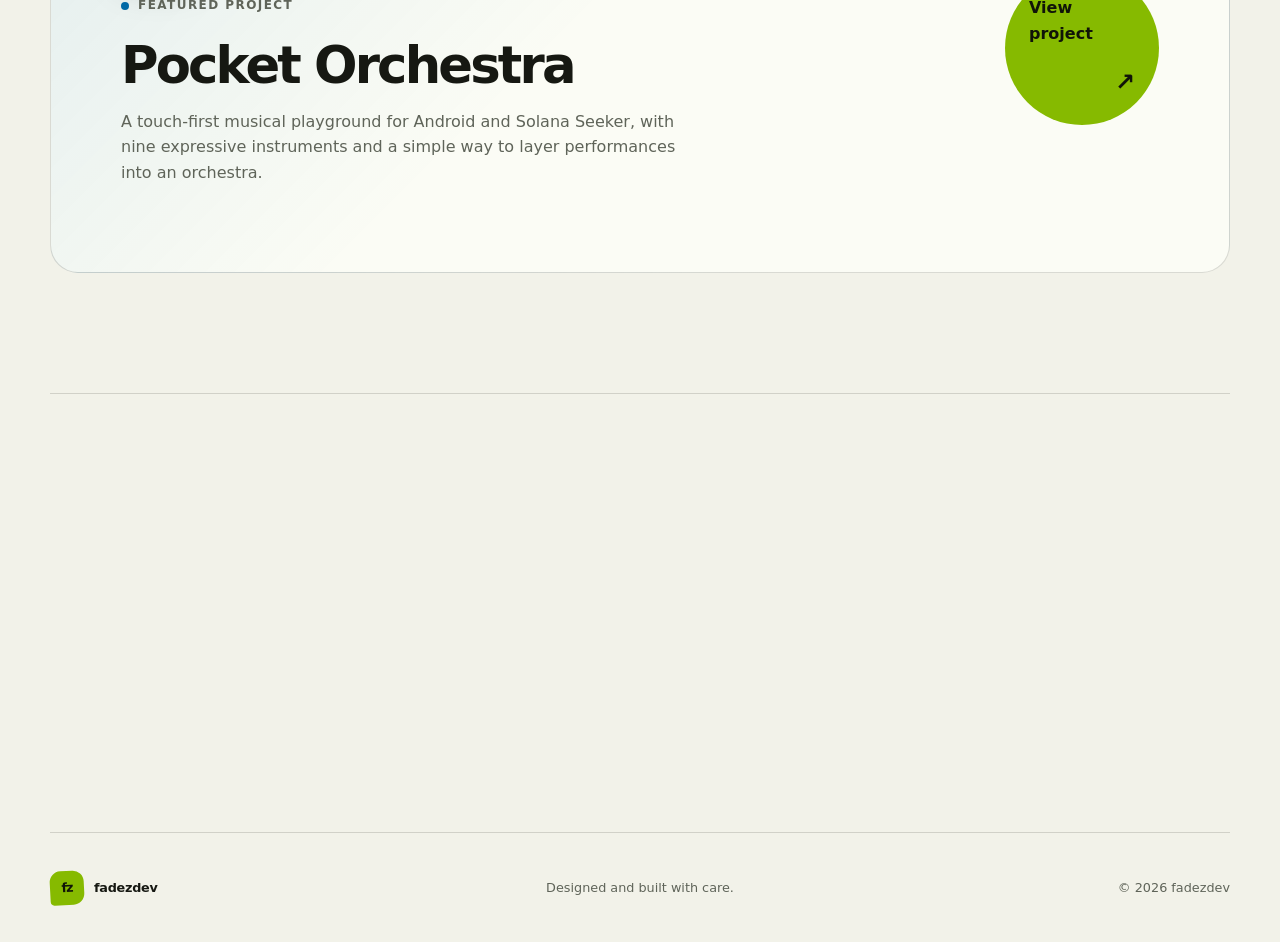
==== commit 52dca0b3: "Update Pocket Orchestra site for nine-instrument release" ====
--- a/index.html
+++ b/index.html
@@ -183,7 +183,7 @@
             <p class="work-state"><span></span> Featured project</p>
             <h3>Pocket Orchestra</h3>
             <p>
-              A touch-first musical playground for Android and Solana Seeker, with ten expressive
+              A touch-first musical playground for Android and Solana Seeker, with nine expressive
               instruments and a simple way to layer performances into an orchestra.
             </p>
           </div>
